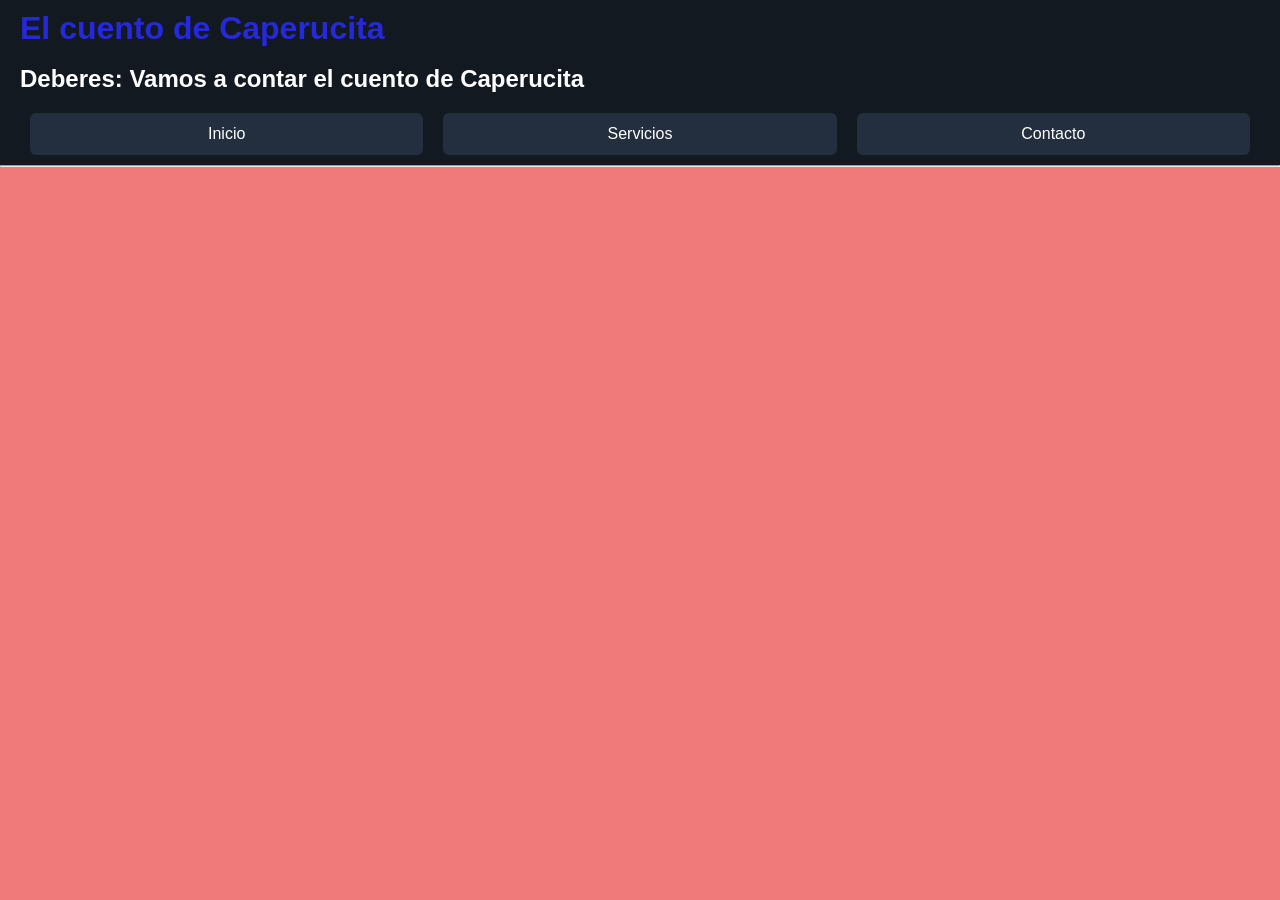
==== index.html @ 2ac1b54c "added images folder" ====
<!DOCTYPE html>
<html lang="es">
<head>
    <meta charset="UTF-8">
    <meta name="viewport" content="width=device-width, initial-scale=1.0">
    <title>El cuento de Caperucita Roja</title>
    <link rel="stylesheet" href="CSS/styles.css">
</head>
<body>

     <header class="header">
        <h1>El cuento de Caperucita</h1>
        <br>
        <h2>Deberes: Vamos a contar el cuento de Caperucita</h2>

        <nav class="menu">
            <a href="#" class="item">Inicio </a>
            <a href="#" class="item">Servicios</a>
            <a href="#" class="item">Contacto</a>

        </nav>

    </header>
    <hr>

    <main>

        

    </main>

    <footer>
         

    </footer>

    
    
</body>
</html>
---- CSS/styles.css ----
h1 {color: rgb(38, 41, 218)}
h2 { color:white }
h3{
    margin-bottom: 10px;
}

body{
    background-color: rgb(238, 122, 122);
}

p{
    margin-bottom: 20px;
}

* {
    margin: 0;
    padding: 0;
    box-sizing: border-box;
    font-family: Arial, sans-serif;
}

/* Barra superior */

.header {
    width: 100%;
    background-color: #131921;
    padding: 10px 20px;
}

/* Menú */

.menu {
    display: flex; /* Mirar cómo va lo del display flex exactamente */
    justify-content: space-between;
    align-items: center;
    margin: 20px auto 0px;

    /* max-width: 1000px;
    background-color: green; */
}

/* Botones */

.item{
    flex: 1;
    text-align: center;
    margin: 0 10px;
    padding: 12px 0; /* Primer valor: arriba-abajo. Segundo: Izquierda-derecha */
    background-color: #232f3e;
    color: white;
    text-decoration: none;
    border-radius: 6px;
    transition: all 0.25s ease;
}

.item:hover {
    background-color: red;
    transform: translateY(-7px);

}

.item:active {
    transform: translateY(0px);
}
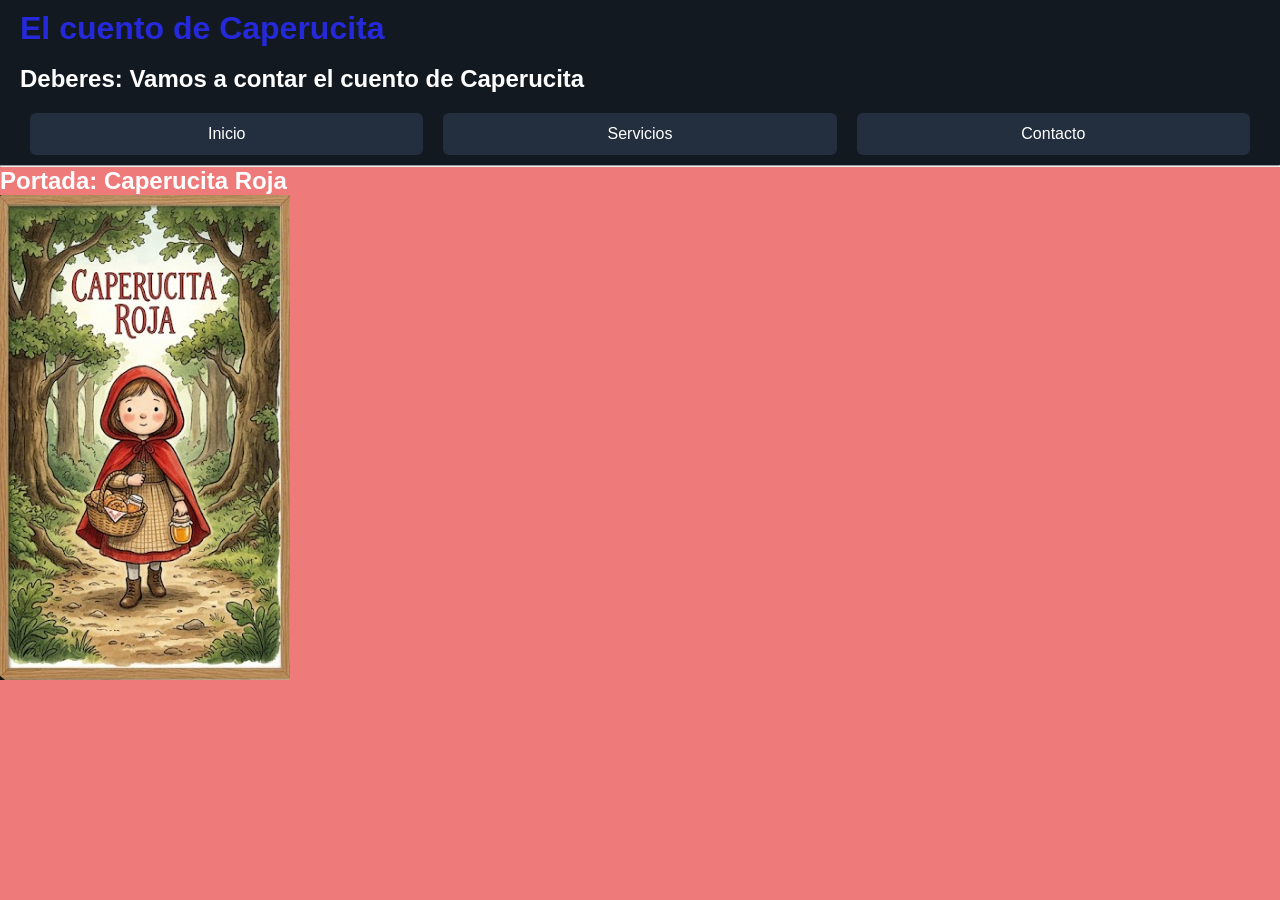
==== commit 8ee6e2a0: "added cover" ====
--- a/index.html
+++ b/index.html
@@ -25,6 +25,9 @@
 
     <main>
 
+        <h2> Portada: Caperucita Roja </h2>
+        <img src="images/caperucita_roja_portada.png" alt="Ilustración de portada de estilo cuento clásico que muestra a Caperucita Roja con su capa roja y una cesta, caminando por un sendero en un bosque">
+
         
 
     </main>
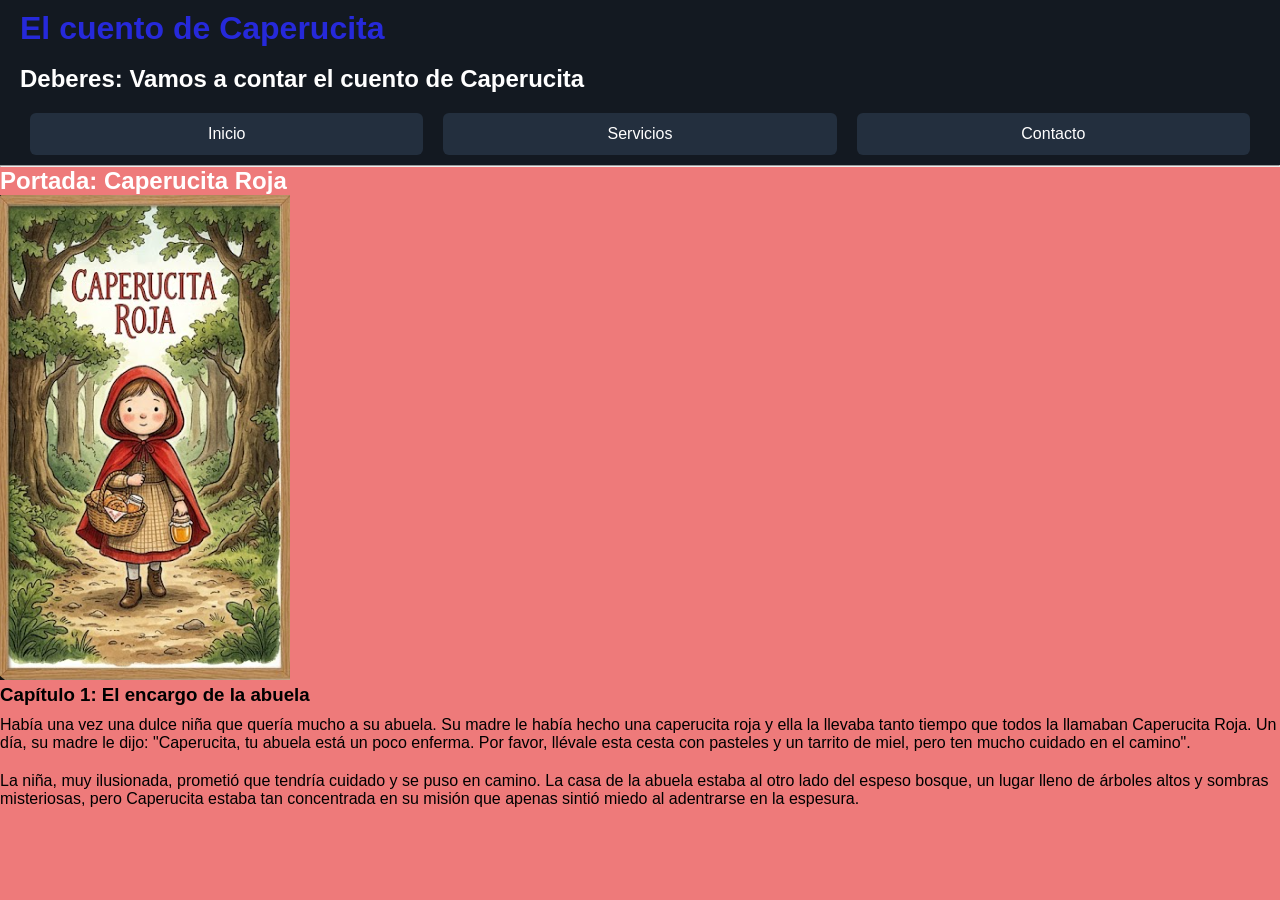
==== commit 180ecd92: "added first chapter" ====
--- a/index.html
+++ b/index.html
@@ -28,7 +28,16 @@
         <h2> Portada: Caperucita Roja </h2>
         <img src="images/caperucita_roja_portada.png" alt="Ilustración de portada de estilo cuento clásico que muestra a Caperucita Roja con su capa roja y una cesta, caminando por un sendero en un bosque">
 
-        
+        <article>
+            <h3> Capítulo 1: El encargo de la abuela </h3>
+            <p>
+                Había una vez una dulce niña que quería mucho a su abuela. Su madre le había hecho una caperucita roja y ella la llevaba tanto tiempo que todos la llamaban Caperucita Roja. Un día, su madre le dijo: "Caperucita, tu abuela está un poco enferma. Por favor, llévale esta cesta con pasteles y un tarrito de miel, pero ten mucho cuidado en el camino".
+            </p>
+            
+            <p>
+                La niña, muy ilusionada, prometió que tendría cuidado y se puso en camino. La casa de la abuela estaba al otro lado del espeso bosque, un lugar lleno de árboles altos y sombras misteriosas, pero Caperucita estaba tan concentrada en su misión que apenas sintió miedo al adentrarse en la espesura.
+            </p>
+        </article>
 
     </main>
 
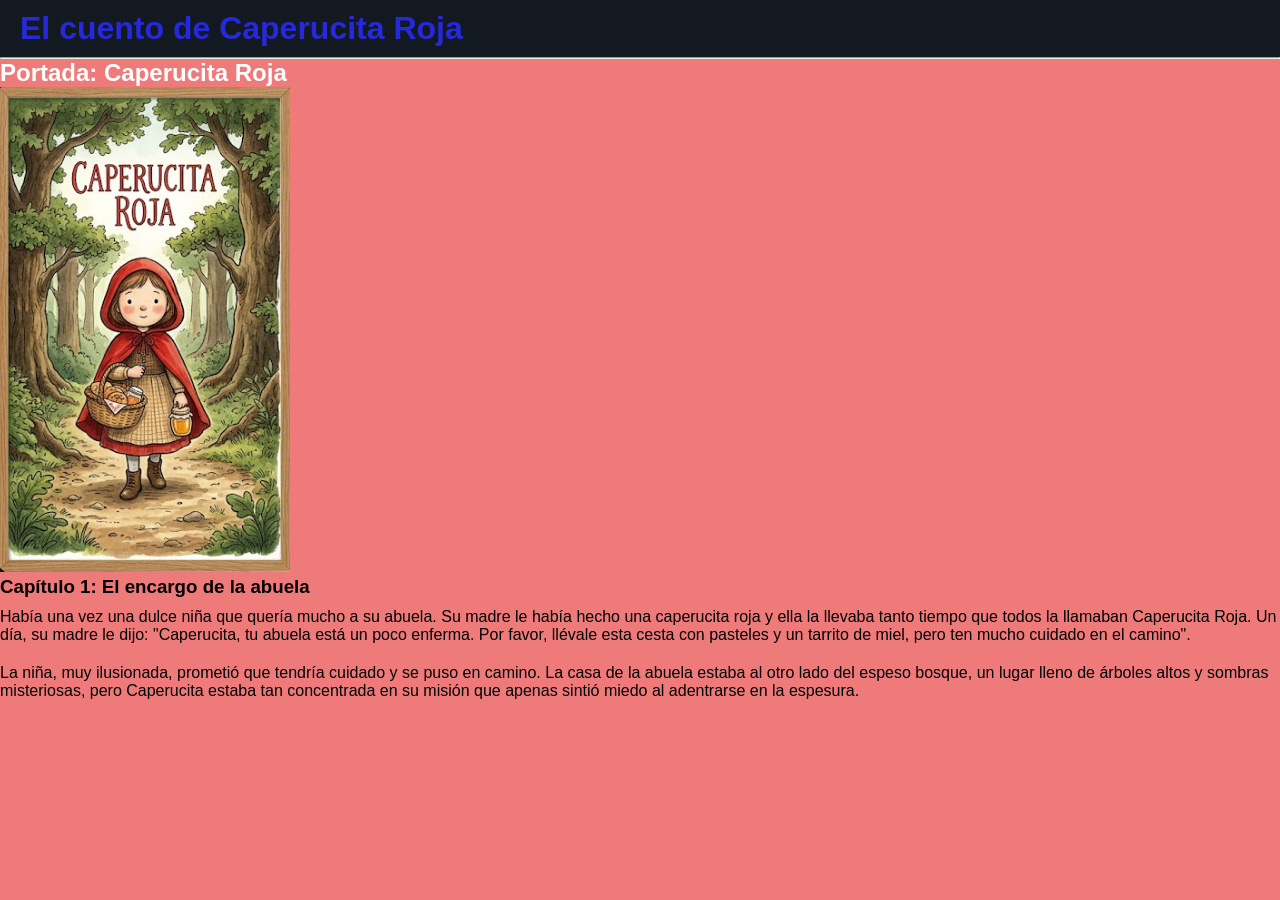
==== commit 64b06ca2: "Removed all menu. Started redesigning whole page" ====
--- a/index.html
+++ b/index.html
@@ -9,16 +9,8 @@
 <body>
 
      <header class="header">
-        <h1>El cuento de Caperucita</h1>
-        <br>
-        <h2>Deberes: Vamos a contar el cuento de Caperucita</h2>
-
-        <nav class="menu">
-            <a href="#" class="item">Inicio </a>
-            <a href="#" class="item">Servicios</a>
-            <a href="#" class="item">Contacto</a>
-
-        </nav>
+        <h1>El cuento de Caperucita Roja</h1>
+        
 
     </header>
     <hr>
@@ -26,7 +18,7 @@
     <main>
 
         <h2> Portada: Caperucita Roja </h2>
-        <img src="images/caperucita_roja_portada.png" alt="Ilustración de portada de estilo cuento clásico que muestra a Caperucita Roja con su capa roja y una cesta, caminando por un sendero en un bosque">
+        <img src="images/LRRH_cover.png" alt="Ilustración de portada de estilo cuento clásico que muestra a Caperucita Roja con su capa roja y una cesta, caminando por un sendero en un bosque">
 
         <article>
             <h3> Capítulo 1: El encargo de la abuela </h3>
--- a/CSS/styles.css
+++ b/CSS/styles.css
@@ -20,46 +20,9 @@
     font-family: Arial, sans-serif;
 }
 
-/* Barra superior */
 
 .header {
     width: 100%;
     background-color: #131921;
     padding: 10px 20px;
 }
-
-/* Menú */
-
-.menu {
-    display: flex; /* Mirar cómo va lo del display flex exactamente */
-    justify-content: space-between;
-    align-items: center;
-    margin: 20px auto 0px;
-
-    /* max-width: 1000px;
-    background-color: green; */
-}
-
-/* Botones */
-
-.item{
-    flex: 1;
-    text-align: center;
-    margin: 0 10px;
-    padding: 12px 0; /* Primer valor: arriba-abajo. Segundo: Izquierda-derecha */
-    background-color: #232f3e;
-    color: white;
-    text-decoration: none;
-    border-radius: 6px;
-    transition: all 0.25s ease;
-}
-
-.item:hover {
-    background-color: red;
-    transform: translateY(-7px);
-
-}
-
-.item:active {
-    transform: translateY(0px);
-}
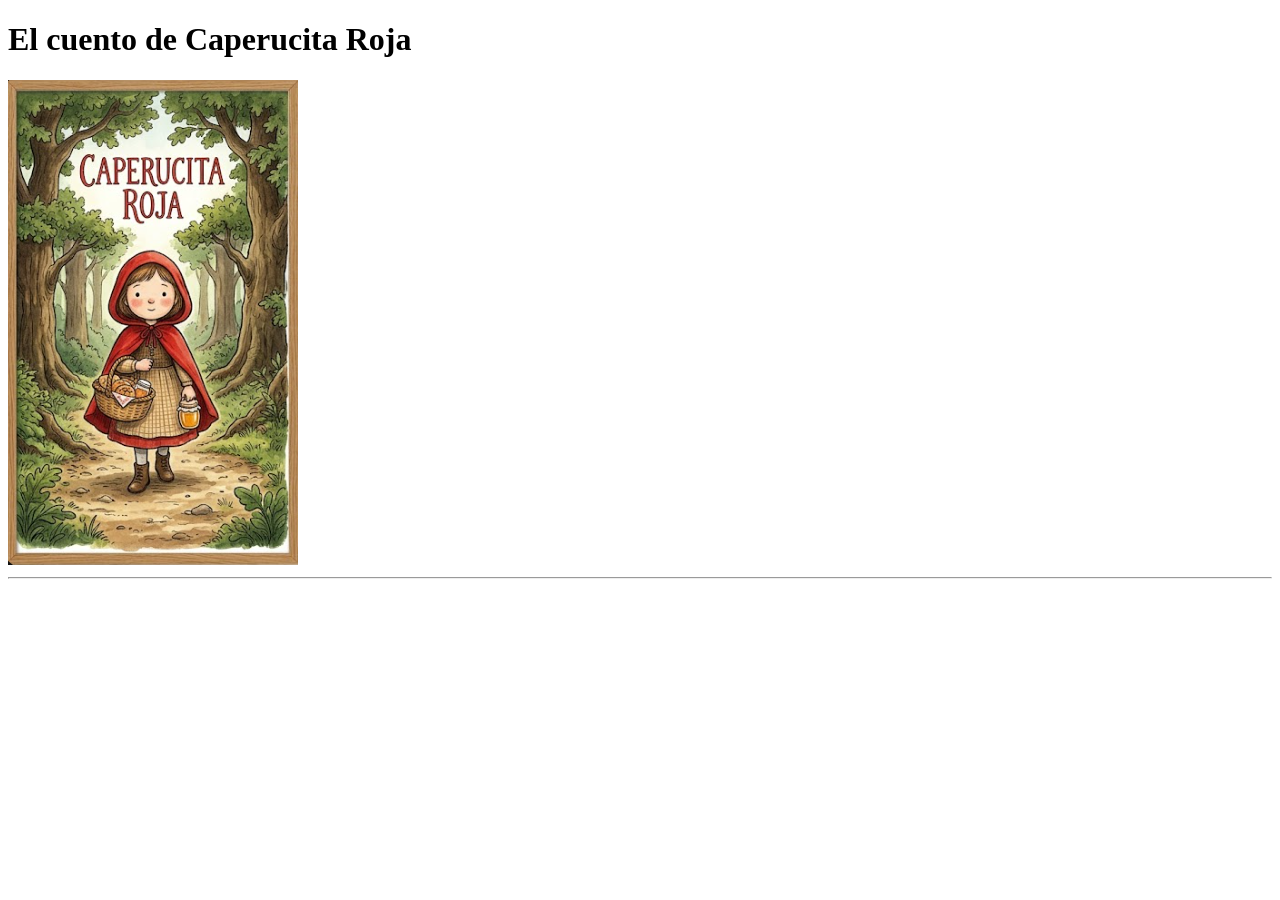
==== commit ee88c9fa: "added title, cover image on header" ====
--- a/index.html
+++ b/index.html
@@ -10,26 +10,16 @@
 
      <header class="header">
         <h1>El cuento de Caperucita Roja</h1>
-        
+        <div class="cover_container">
+            <img src="images/LRRH_cover.png" alt="Ilustración de portada de estilo cuento clásico que muestra a Caperucita Roja en el bosque">
+         </div>
 
     </header>
     <hr>
 
-    <main>
+    <main class="tale-container">
 
-        <h2> Portada: Caperucita Roja </h2>
-        <img src="images/LRRH_cover.png" alt="Ilustración de portada de estilo cuento clásico que muestra a Caperucita Roja con su capa roja y una cesta, caminando por un sendero en un bosque">
-
-        <article>
-            <h3> Capítulo 1: El encargo de la abuela </h3>
-            <p>
-                Había una vez una dulce niña que quería mucho a su abuela. Su madre le había hecho una caperucita roja y ella la llevaba tanto tiempo que todos la llamaban Caperucita Roja. Un día, su madre le dijo: "Caperucita, tu abuela está un poco enferma. Por favor, llévale esta cesta con pasteles y un tarrito de miel, pero ten mucho cuidado en el camino".
-            </p>
-            
-            <p>
-                La niña, muy ilusionada, prometió que tendría cuidado y se puso en camino. La casa de la abuela estaba al otro lado del espeso bosque, un lugar lleno de árboles altos y sombras misteriosas, pero Caperucita estaba tan concentrada en su misión que apenas sintió miedo al adentrarse en la espesura.
-            </p>
-        </article>
+        
 
     </main>
 
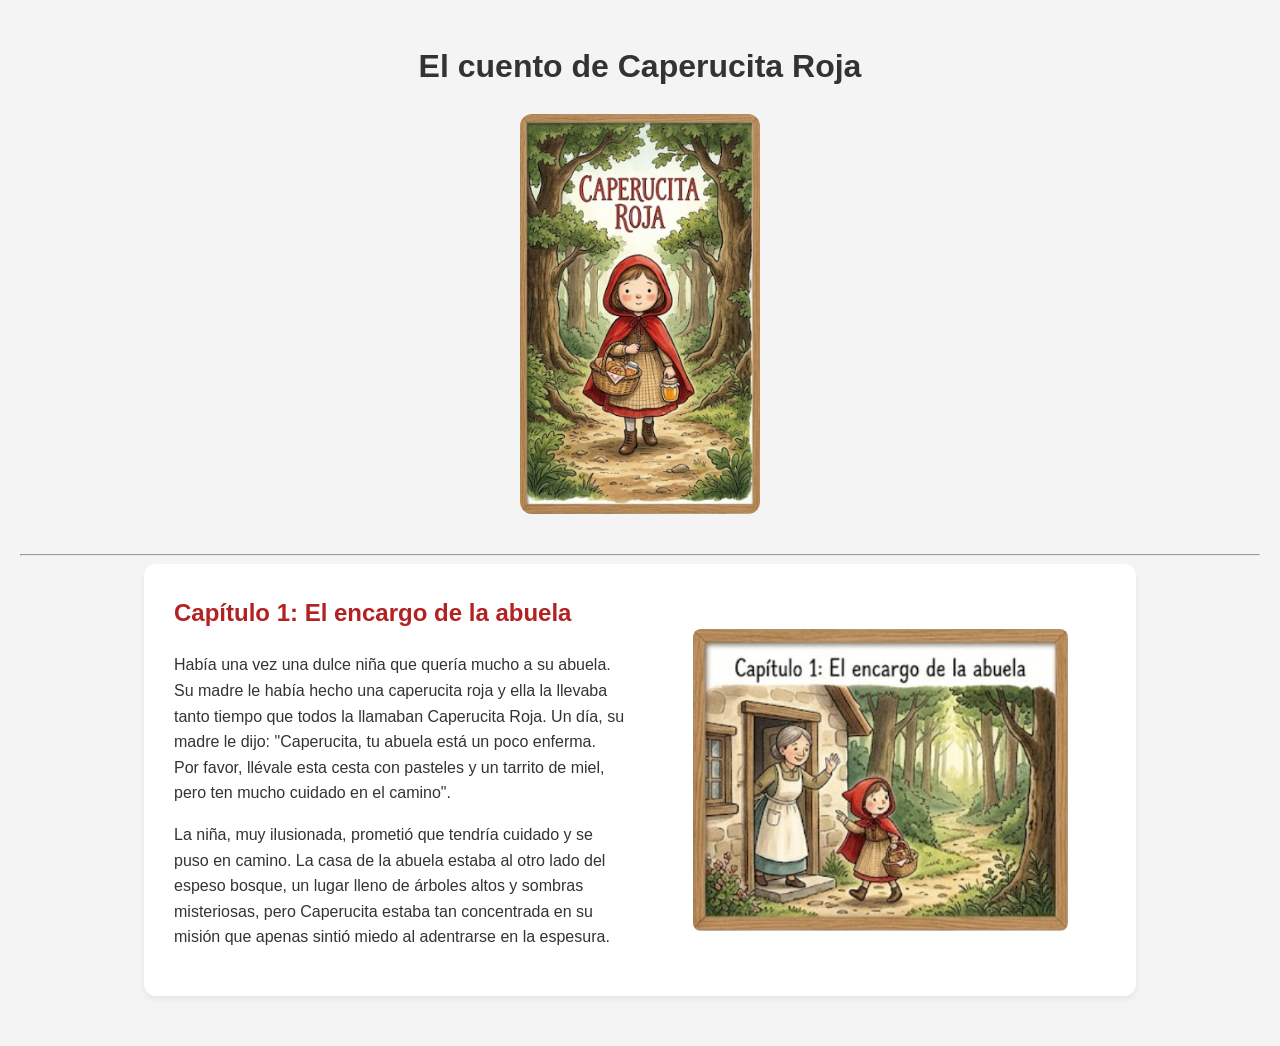
==== commit 388dcff3: "added first chapter with classes" ====
--- a/index.html
+++ b/index.html
@@ -19,6 +19,16 @@
 
     <main class="tale-container">
 
+        <article>
+            <div class="text-chapter">
+                <h2>Capítulo 1: El encargo de la abuela</h2>
+                <p>Había una vez una dulce niña que quería mucho a su abuela. Su madre le había hecho una caperucita roja y ella la llevaba tanto tiempo que todos la llamaban Caperucita Roja. Un día, su madre le dijo: "Caperucita, tu abuela está un poco enferma. Por favor, llévale esta cesta con pasteles y un tarrito de miel, pero ten mucho cuidado en el camino".</p>
+                <p>La niña, muy ilusionada, prometió que tendría cuidado y se puso en camino. La casa de la abuela estaba al otro lado del espeso bosque, un lugar lleno de árboles altos y sombras misteriosas, pero Caperucita estaba tan concentrada en su misión que apenas sintió miedo al adentrarse en la espesura.</p>
+            </div>
+            <div class="chapter_image">
+                <img src="images/LRRH_chapter_01.png" alt="Ilustración de Caperucita Roja despidiéndose de su madre en la puerta de su casa">
+            </div>
+        </article>
         
 
     </main>
--- a/CSS/styles.css
+++ b/CSS/styles.css
@@ -0,0 +1,62 @@
+body { 
+    font-family: Arial, sans-serif; 
+    line-height: 1.6; 
+    margin: 0; 
+    padding: 20px; 
+    background-color: #f4f4f4; 
+    color: #333;
+}
+
+header { 
+    text-align: center; 
+    margin-bottom: 40px; 
+}
+
+.cover_container {
+    margin: 0 auto;
+    text-align: center;
+}
+
+.cover_container img {
+    height: 400px;     
+    width: auto;       
+    max-width: 100%;   
+    display: block;
+    margin: 0 auto;    
+    border-radius: 12px;
+}
+
+.tale-container { 
+    max-width: 80%; 
+    margin: 0 auto; 
+}
+
+article { 
+    display: grid; 
+    grid-template-columns: 1fr 1fr; 
+    gap: 30px; 
+    background: white; 
+    padding: 30px; 
+    margin-bottom: 30px; 
+    border-radius: 12px;
+    align-items: center;
+    box-shadow: 0 4px 6px rgba(0,0,0,0.05); 
+}
+
+.text-chapter h2 {
+    margin-top: 0;
+    color: #b22222; 
+}
+
+.chapter_image {
+    display: flex;             
+    justify-content: center;   
+    align-items: center;
+}
+
+.chapter_image img {
+    max-width: 100%;    
+    width: 375px;       
+    border-radius: 8px;
+    display: block;
+}
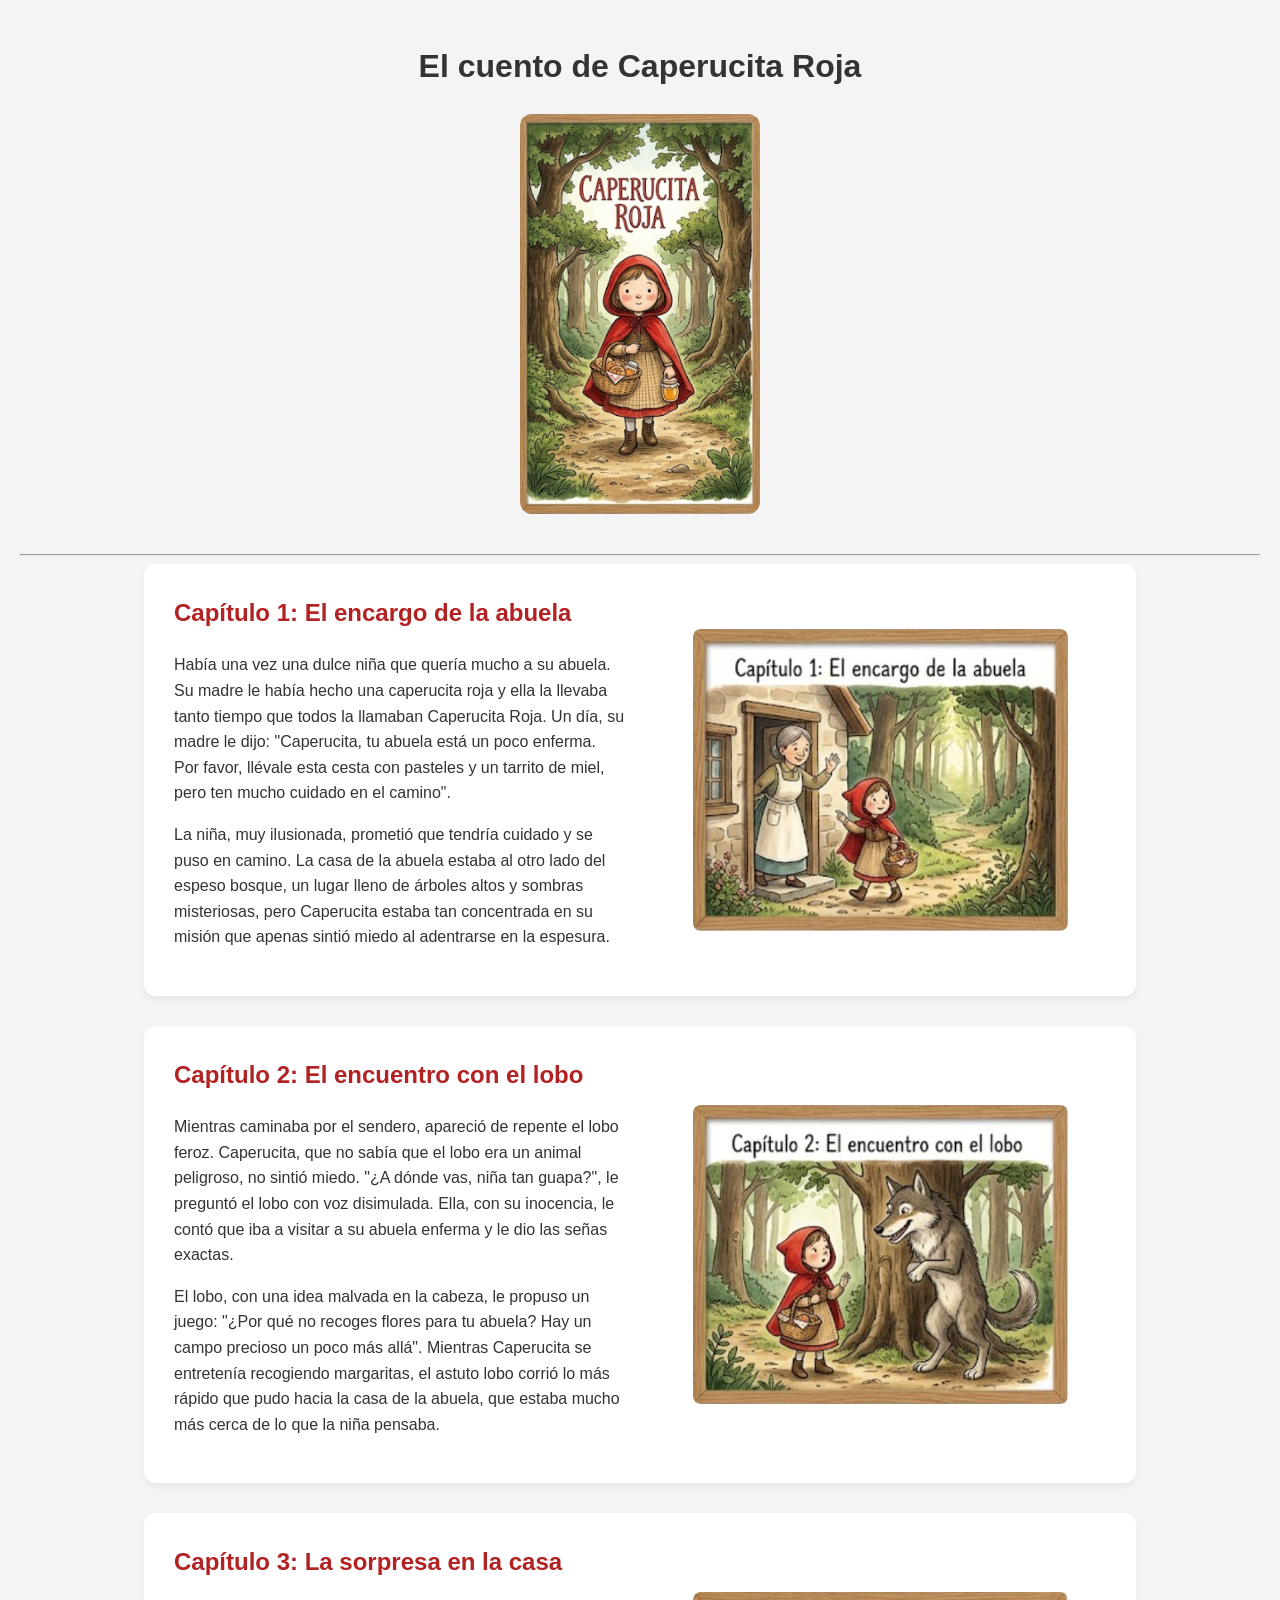
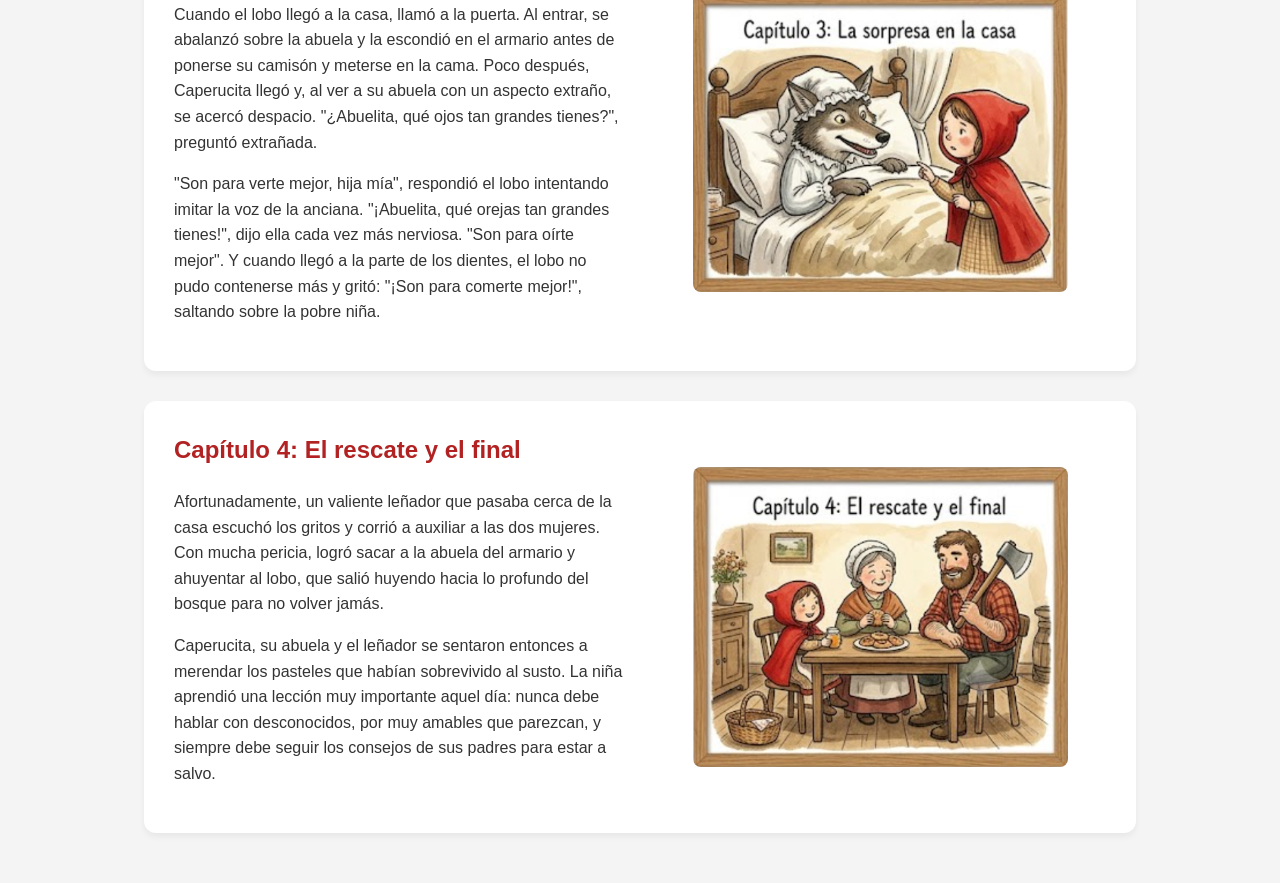
==== commit f9e87bd2: "added remaining chapters" ====
--- a/index.html
+++ b/index.html
@@ -29,6 +29,39 @@
                 <img src="images/LRRH_chapter_01.png" alt="Ilustración de Caperucita Roja despidiéndose de su madre en la puerta de su casa">
             </div>
         </article>
+
+        <article>
+            <div class="text-chapter">
+                <h2>Capítulo 2: El encuentro con el lobo</h2>
+                <p>Mientras caminaba por el sendero, apareció de repente el lobo feroz. Caperucita, que no sabía que el lobo era un animal peligroso, no sintió miedo. "¿A dónde vas, niña tan guapa?", le preguntó el lobo con voz disimulada. Ella, con su inocencia, le contó que iba a visitar a su abuela enferma y le dio las señas exactas.</p>
+                <p>El lobo, con una idea malvada en la cabeza, le propuso un juego: "¿Por qué no recoges flores para tu abuela? Hay un campo precioso un poco más allá". Mientras Caperucita se entretenía recogiendo margaritas, el astuto lobo corrió lo más rápido que pudo hacia la casa de la abuela, que estaba mucho más cerca de lo que la niña pensaba.</p>
+            </div>
+            <div class="chapter_image">
+                <img src="images/LRRH_chapter_02.png" alt="Caperucita Roja se encuentra en un sendero del bosque con un lobo astuto">
+            </div>
+        </article>
+
+        <article>
+            <div class="text-chapter">
+                <h2>Capítulo 3: La sorpresa en la casa</h2>
+                <p>Cuando el lobo llegó a la casa, llamó a la puerta. Al entrar, se abalanzó sobre la abuela y la escondió en el armario antes de ponerse su camisón y meterse en la cama. Poco después, Caperucita llegó y, al ver a su abuela con un aspecto extraño, se acercó despacio. "¿Abuelita, qué ojos tan grandes tienes?", preguntó extrañada.</p>
+                <p>"Son para verte mejor, hija mía", respondió el lobo intentando imitar la voz de la anciana. "¡Abuelita, qué orejas tan grandes tienes!", dijo ella cada vez más nerviosa. "Son para oírte mejor". Y cuando llegó a la parte de los dientes, el lobo no pudo contenerse más y gritó: "¡Son para comerte mejor!", saltando sobre la pobre niña.</p>
+            </div>
+            <div class="chapter_image">
+                <img src="images/LRRH_chapter_03.png" alt="El lobo, disfrazado con el camisón de la abuela, está en la cama hablando con Caperucita">
+            </div>
+        </article>
+
+        <article>
+            <div class="text-chapter">
+                <h2>Capítulo 4: El rescate y el final</h2>
+                <p>Afortunadamente, un valiente leñador que pasaba cerca de la casa escuchó los gritos y corrió a auxiliar a las dos mujeres. Con mucha pericia, logró sacar a la abuela del armario y ahuyentar al lobo, que salió huyendo hacia lo profundo del bosque para no volver jamás.</p>
+                <p>Caperucita, su abuela y el leñador se sentaron entonces a merendar los pasteles que habían sobrevivido al susto. La niña aprendió una lección muy importante aquel día: nunca debe hablar con desconocidos, por muy amables que parezcan, y siempre debe seguir los consejos de sus padres para estar a salvo.</p>
+            </div>
+            <div class="chapter_image">
+                <img src="images/LRRH_chapter_04.png" alt="Caperucita, su abuela y el leñador están sentados juntos merendando tranquilamente">
+            </div>
+        </article>
         
 
     </main>
